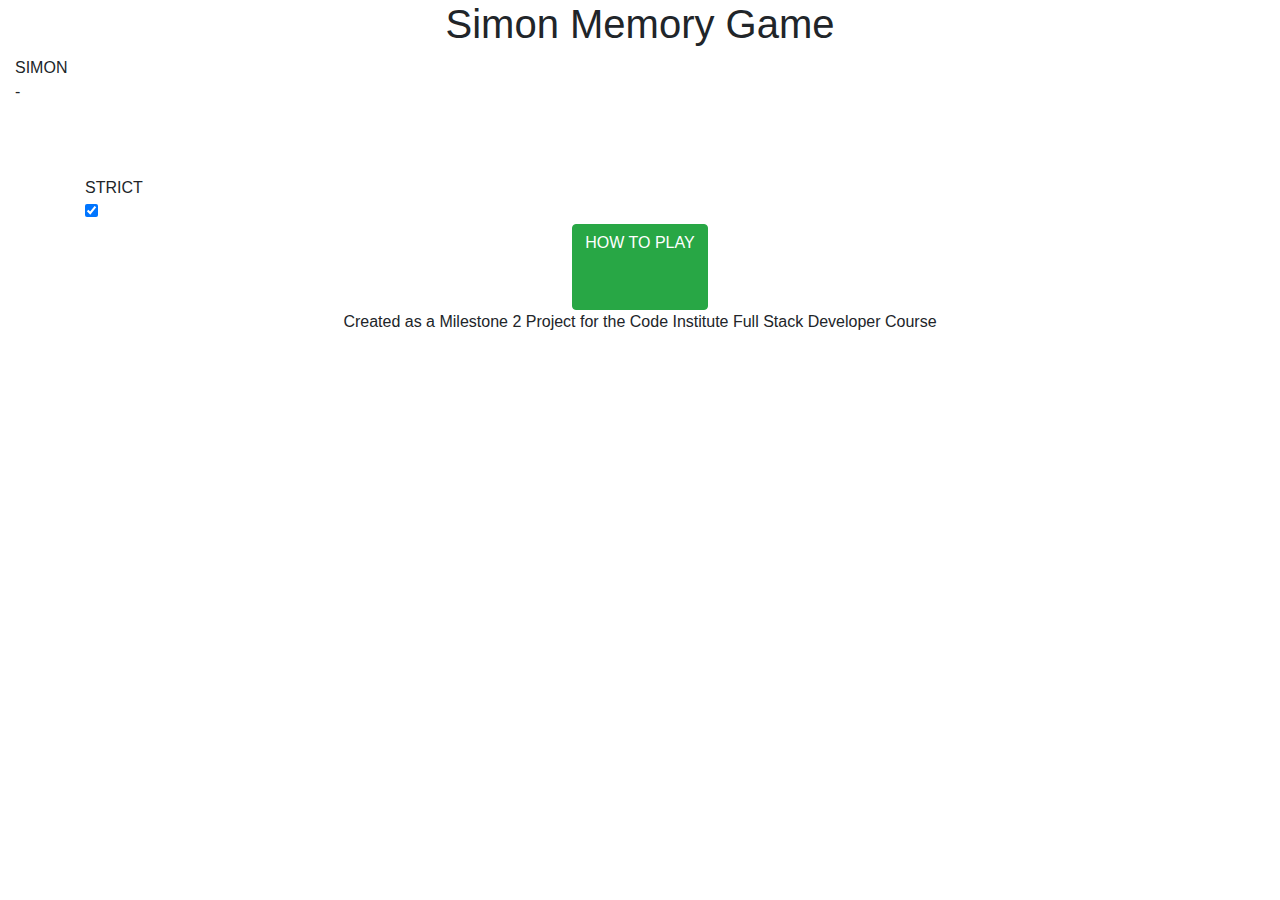
==== index.html @ af03a95b "First commit" ====
<!DOCTYPE html>
<html lang="en">

<head>
  <!--- Meta Data --->
  <meta charset="UTF-8">
  <meta name="viewport" content="width=device-width, initial-scale=1, shrink-to-fit=no">
  <meta http-equiv="X-UA-Compatible" content="ie=edge">
  <meta name="description" content="Simon Game">


  <!--- Title --->
  <title>Simon</title>

  <!--- Favicon --->
  <link class="favicon" rel="icon" href="assets/images/favicon.ico" type="image/ico">

  <!--- Links to Styling --->
  <link rel="stylesheet" href="https://stackpath.bootstrapcdn.com/bootstrap/4.3.1/css/bootstrap.min.css" rel="stylesheet" integrity="sha384-ggOyR0iXCbMQv3Xipma34MD+dH/1fQ784/j6cY/iJTQUOhcWr7x9JvoRxT2MZw1T" crossorigin="anonymous">
  <link rel="stylesheet" href="https://cdnjs.cloudflare.com/ajax/libs/font-awesome/5.11.2/css/all.min.css" integrity="sha256-+N4/V/SbAFiW1MPBCXnfnP9QSN3+Keu+NlB+0ev/YKQ=" crossorigin="anonymous" />
  <link href="https://stackpath.bootstrapcdn.com/font-awesome/4.7.0/css/font-awesome.min.css" rel="stylesheet" integrity="sha384-wvfXpqpZZVQGK6TAh5PVlGOfQNHSoD2xbE+QkPxCAFlNEevoEH3Sl0sibVcOQVnN" crossorigin="anonymous">
  <link rel="stylesheet" href="assets/css/style.css" type="text/css" />

</head>

<body>
  <header class="header">
    <h1 align="center">Simon Memory Game</h1>
  </header>


  <!--- Game Board --->
  <div class="container-fluid board-container">
    <div class="row no-gutters">
      <div class="simon-board col">
        <!--- Coloured Blocks --->
        <div class="blocks">
          <div id="1" class="block yellow-block disabled"></div>
          <div id="2" class="block blue-block disabled"></div>
          <div id="3" class="block red-block disabled"></div>
          <div id="4" class="block green-block disabled"></div>
        </div>
        <!--- Controls --->
        <div class="controls">
          <div class="game-label">SIMON</div>
          <div id="score-counter" class="num-display">-</div>
          <div id="start" class="start-btn"><i class="far fa-play-circle fa-3x"></i></div>
          <div class="container strict-container">
            <div class="control-label strict-label">
              <p class="m-0 p-0">STRICT</p>
              <div class="strict-switch">
                <input type="checkbox" id="strict" class="toggle" checked/>
              </div>
            </div>
          </div>
        </div>
      </div>
    </div>
  </div>

  <!--- Game Information Button --->
  <div class="button-container">
    <div class="row justify-content-center">
      <button id="info-button" type="button" class="btn btn-success" data-toggle="modal" data-target="#infoModal">HOW TO PLAY<br><i class="fas fa-info-circle fa-2x"></i></button>
    </div>
  </div>

  <!--- Footer --->
  <footer>
    <p align="center">Created as a Milestone 2 Project for the Code Institute Full Stack Developer Course</p>
  </footer>



  <!--- Game Information Modal --->
  <div class="modal fade" id="infoModal" tabindex="-1" role="dialog" aria-labelledby="gameInfoModal" aria-hidden="true">
    <div class="modal-dialog modal-dialog-scrollable" role="document">
      <div class="modal-content">
        <!-- Game Information Modal Header -->
        <div class="modal-header px-0 pl-4">
          <h4 class="modal-title" id="exampleModalScrollableTitle"><i class="fas fa-info-circle"></i> How to Play....<i class="fas fa-info-circle"></i></h4>
          <button type="button" class="close pl-0 mr-2" data-dismiss="modal" aria-label="Close">
          					<span aria-hidden="true">&times;</span>
        				</button>
        </div>
        <!--- Game Information Modal Body --->
        <div class="modal-body modal-body-info">
          <div class="buttons-box m-2 px-2 py-2">
            <a id="modal-scroll" href="#info-heading-modal"><i class="fas fa-arrow-down"></i></a>
            <h3><b>Simon Memory Game</b></h3>
            <p>Press the play button in the green circle and one of the four coloured blocks will light up. Press the block that lights up. If you press the correct block the counter in the centre of the board will register your successful turn. The number of blocks that light up will increase by one on each turn and the pattern will be random. Your objective is to reproduce the pattern made by the blocks lighting up. It's easy at first, but make sure to stay focused as the patterns get more
              complex!
            </p><br>
            <h3 id="info-heading-modal"><b>Buttons:</b></h3>
            <p><strong class="h5 font-weight-bold">Green Play Button </strong>To begin the game, press the green play button in the centre of the SIMON game board. You can also press this button to start a new game at any point</p>
            <p><b class="h5 font-weight-bold">Strict Slider </b>When strict mode is turned ON (BLUE), if you get your sequence wrong at any point the game will be over. If you want to practice, turn strict mode OFF using the slider (GREY) you can keep trying
              the pattern until you get it correct and then move on to the next pattern.</p>
            <h3><b>How to Win:</b></h3>
            <ul class="p-0 pl-3">
              <li>Turn on Strict mode using the slider in the centre of the Game Board</li>
              <li>Selecting Strict Mode resets the counter to 0</li>
              <li>Reach a score of 15 to win</li>
            </ul><br>
          </div>
        </div>
        <!-- Game Information Modal Footer -->
        <div class="modal-footer">
          <h4>G.L.H.F ! <i class="fas fa-smile"></i></h4>
          <button id="close-button" type="button" class="btn btn-success" data-dismiss="modal">Close</button>
        </div>
      </div>
    </div>
  </div>

  <!-- Lose Modal -->
  <div class="modal fade" id="loseModal" tabindex="-1" role="dialog" aria-labelledby="loseGameModal" aria-hidden="true">
    <div class="modal-dialog modal-dialog-scrollable" role="document">
      <div class="modal-content">
        <!-- Lose Modal Header -->
        <div class="modal-header px-0 pl-4">
          <h5 class="modal-title" id="exampleModalScrollableTitle-2"><i class="far fa-surprise"></i> Oops!! <i class="far fa-surprise"></i><br> Game Over Buddy !!</h5>
          <button type="button" class="close pl-0 mr-2" data-dismiss="modal" aria-label="Close">
          					<span aria-hidden="true">&times;</span>
        				</button>
        </div>
        <!-- Lose Modal Body -->
        <div class="modal-body">
          <div class="buttons-box m-2 px-2 py-2 text-center">
            <h4>You Scored A Grand Total of....</h4><br>
            <h2 id="lose-modal-display" class="text-center">--</h2>
            <p class="m-0 mt-5 text-center">Click on the green Start button below if you would like to begin a new game.<br> The grey Close button will close this window without beginning a new game.</p>
          </div>
        </div>
        <!-- Lose Modal Footer -->
        <div class="modal-footer justify-content-between">
          <button id="start-modal-button" type="button" class="btn btn-success" data-dismiss="modal">Start</button>
          <button id="close-button-2" type="button" class="btn btn-secondary" data-dismiss="modal">Close</button>
        </div>
      </div>
    </div>
  </div>

  <!-- Win Modal -->
  <div class="modal fade" id="winModal" tabindex="-1" role="dialog" aria-labelledby="winGameModal" aria-hidden="true">
    <div class="modal-dialog modal-dialog-scrollable" role="document">
      <div class="modal-content win-modal-content">
        <!-- Win Modal Header -->
        <div class="modal-header px-0 pl-4">
          <h5 class="modal-title text-uppercase" id="exampleModalScrollableTitle-3"><i class="far fa-laugh-squint"></i> YOU WIN!! <i class="far fa-laugh-squint"></i></h5>
          <button type="button" class="close pl-0 mr-2" data-dismiss="modal" aria-label="Close">
          					<span aria-hidden="true">&times;</span>
        				</button>
        </div>
        <!-- Win Modal Body -->
        <div class="modal-body">
          <div class="buttons-box m-2 px-2 py-2 text-center">
            <h4 class="text-uppercase">You scored the maximum score of:</h4><br>
            <h2 id="win-modal-display" class="text-center">--</h2>
            <h5 class="m-0 mt-5 text-center font-weight-bold text-uppercase">CONGRATULATIONS!</h5>
            <p class="m-0 mt-3 text-center">Click the green start button to play again !</p>
          </div>
        </div>
        <!-- Win Modal Footer -->
        <div class="modal-footer justify-content-between">
          <button id="start-modal-win-button" type="button" class="btn btn-success" data-dismiss="modal">Start</button>
          <button id="close-button-3" type="button" class="btn btn-secondary" data-dismiss="modal">Close</button>
        </div>
      </div>
    </div>
  </div>

  <!--- Audio --->
  <audio id="sound-yellow" src="https://s3.amazonaws.com/freecodecamp/simonSound3.mp3"></audio>
  <audio id="sound-blue" src="https://s3.amazonaws.com/freecodecamp/simonSound4.mp3"></audio>
  <audio id="sound-red" src="https://s3.amazonaws.com/freecodecamp/simonSound2.mp3"></audio>
  <audio id="sound-green" src="https://s3.amazonaws.com/freecodecamp/simonSound1.mp3"></audio>
  <audio id="sound-lost" src="assets/sounds/game-over.wav"></audio>
  <audio id="sound-win" src="assets/sounds/game-win.wav"></audio>

  <!--- Scripts --->

  <script src="https://code.jquery.com/jquery-3.4.1.slim.min.js" integrity="sha256-pasqAKBDmFT4eHoN2ndd6lN370kFiGUFyTiUHWhU7k8=" crossorigin="anonymous"></script>
  <script src="https://code.jquery.com/jquery-3.4.1.min.js" integrity="sha256-CSXorXvZcTkaix6Yvo6HppcZGetbYMGWSFlBw8HfCJo=" crossorigin="anonymous"></script>
  <script src="https://cdnjs.cloudflare.com/ajax/libs/popper.js/1.15.0/umd/popper.min.js" integrity="sha256-fTuUgtT7O2rqoImwjrhDgbXTKUwyxxujIMRIK7TbuNU=" crossorigin="anonymous"></script>
  <script src="https://stackpath.bootstrapcdn.com/bootstrap/4.3.1/js/bootstrap.min.js" integrity="sha384-JjSmVgyd0p3pXB1rRibZUAYoIIy6OrQ6VrjIEaFf/nJGzIxFDsf4x0xIM+B07jRM" crossorigin="anonymous"></script>
  <script src="assets/js/index.js"></script>
  </div>

</body>

</html>
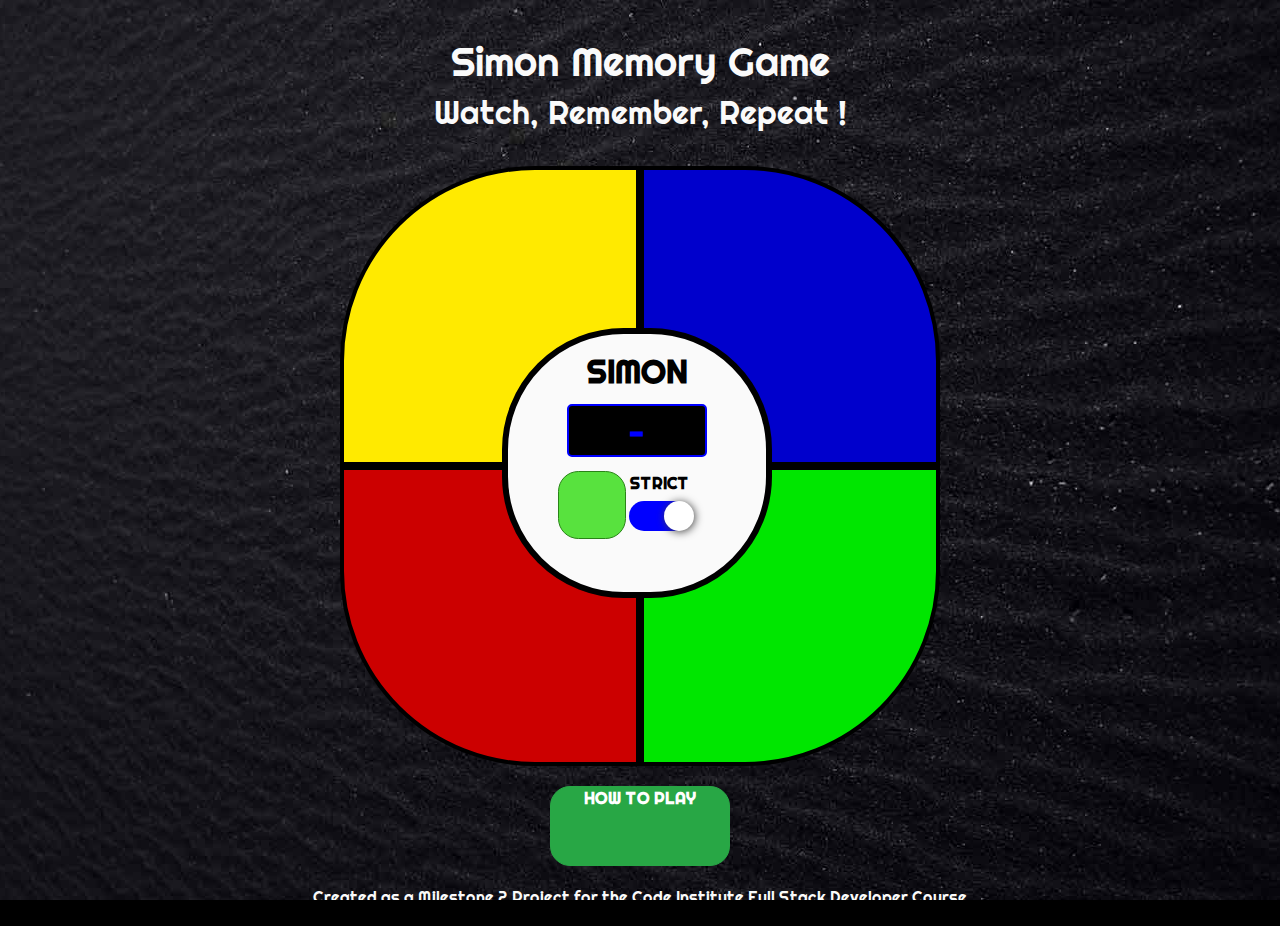
==== commit f951c729: "Update readme with links to technologies used" ====
--- a/index.html
+++ b/index.html
@@ -26,6 +26,7 @@
 <body>
   <header class="header">
     <h1 align="center">Simon Memory Game</h1>
+    <h2 align="center">Watch, Remember, Repeat !</h2>
   </header>
 
 
@@ -86,7 +87,6 @@
         <!--- Game Information Modal Body --->
         <div class="modal-body modal-body-info">
           <div class="buttons-box m-2 px-2 py-2">
-            <a id="modal-scroll" href="#info-heading-modal"><i class="fas fa-arrow-down"></i></a>
             <h3><b>Simon Memory Game</b></h3>
             <p>Press the play button in the green circle and one of the four coloured blocks will light up. Press the block that lights up. If you press the correct block the counter in the centre of the board will register your successful turn. The number of blocks that light up will increase by one on each turn and the pattern will be random. Your objective is to reproduce the pattern made by the blocks lighting up. It's easy at first, but make sure to stay focused as the patterns get more
               complex!
--- a/assets/css/style.css
+++ b/assets/css/style.css
@@ -0,0 +1,451 @@
+@import url('https://fonts.googleapis.com/css?family=Righteous&display=swap');
+@import url('https://fonts.googleapis.com/css?family=Roboto:400,400i&display=swap');
+
+html,
+body {
+    width: 100%;
+    height: 100%;
+    margin: 0;
+    padding: 0;
+    overflow-x: hidden;
+}
+
+body {
+    background: url(../images/background.jpg) no-repeat center center;
+    background-size: cover;
+    background-color: #000000;
+    font-family: 'Righteous', sans-serif;
+    color: #fafafa;
+}
+
+.header {
+    padding-top: 3%;
+    padding-bottom: 2%;
+}
+
+.row {
+    text-align: center;
+    width: 100%;
+    height: 100%;
+    padding: 0;
+    margin: 0;
+}
+
+
+.disabled {
+    pointer-events: none;
+}
+
+
+.board-container {
+    display: -webkit-box;
+    display: -ms-flexbox;
+    display: flex;
+    padding: 0;
+    margin: auto;
+    width: 100%;
+    height: 100vw;
+    max-width: 600px;
+    max-height: 600px;
+    border-radius: 65%;
+    background-color: #fafafa;
+    margin-bottom: 20px;
+}
+
+.button-container {
+    margin-bottom: 20px;
+}
+
+.strict-container {
+    position: absolute;
+    margin-top: 150px;
+    margin-left: 45px;
+    padding: 0px;
+    width: 30%;
+    line-height: 0;
+    font-weight: bold;
+    color: #000000;
+}
+
+
+/*------------- Colours */
+
+.block {
+    position: relative;
+    float: left;
+    width: 50%;
+    height: 50vw;
+    border: solid 4px #000000;
+    max-width: 300px;
+    max-height: 300px;
+    cursor: pointer;
+}
+
+.yellow-block {
+    background-color: #ffea00;
+    border-top-left-radius: 65%;
+   
+}
+
+.blue-block {
+    background-color: #0000cc;
+    border-top-right-radius: 65%;
+   
+}
+
+.red-block {
+    background-color: #cc0000;
+    border-bottom-left-radius: 65%;
+    
+}
+
+.green-block {
+    background-color: #00e600;
+    border-bottom-right-radius: 65%;
+   
+}
+
+.bright-yellow {
+    background-color: #fff099;
+    
+}
+
+.bright-blue {
+    background-color: #6262ff;
+    
+}
+
+.bright-red {
+    background-color: tomato;
+ 
+}
+
+.bright-green {
+    background-color: lightgreen;
+  
+}
+
+
+/*-------------Board Label, Counter, Play Button, Strict Slider */
+
+.controls {
+    display: -webkit-box;
+    display: -ms-flexbox;
+    display: flex;
+    -webkit-box-pack: center;
+    -ms-flex-pack: center;
+    justify-content: center;
+    position: absolute;
+    background-color: #fafafa;
+    top: 27%;
+    left: 27%;
+    width: 46vw;
+    height: 46vw;
+    max-width: 270px;
+    max-height: 270px;
+    border: solid 6px #000;
+    border-radius: 45%;
+    line-height: 55px;
+    
+}
+
+.game-label {
+    position: absolute;
+    font-size: 2em;
+    font-weight: bold;
+    margin-top: 10px;
+    color: #000;
+}
+
+#score-counter {
+    position: absolute;
+    top: 70px;
+    color: blue;
+    font-weight: bold;
+    background-color: #000;
+    width: 20vw;
+    height: 10vw;
+    max-width: 140px;
+    max-height: 53px;
+    margin: 0 auto;
+    border: solid 2px blue;
+    border-radius: 5px;
+    font-size: 1.8em;
+}
+
+.start-btn {
+    float: left;
+    margin-right: 90px;
+    margin-top: 137px;
+    padding: 9px;
+    cursor: pointer;
+    line-height: 3em;
+    background-color: #58e23e;
+    height: 68px;
+    width: 68px;
+    border-radius: 30%;
+    border: solid 1px #298417;
+    transition: 0.3s;
+}
+
+.start-btn:hover {
+    background-color: #00ff00;
+    opacity: 0.5;
+}
+
+.start-btn:active {
+    -webkit-box-shadow: inset 0 0 10px rgba(0, 0, 0, 0.6);
+    -o-box-shadow: inset 0 0 10px rgba(0, 0, 0, 0.6);
+    box-shadow: inset 0 0 10px rgba(0, 0, 0, 0.6);
+    padding-top: 10px;
+    -webkit-transition: -webkit-transform .2s;
+    transition: -webkit-transform .2s;
+   
+}
+
+.strict-switch {
+    margin-top: 17px;
+}
+
+input[type="checkbox"] {
+    position: relative;
+    width: 60px;
+    height: 30px;
+    -webkit-appearance: none;
+    -moz-appearance: none;
+    -o-appearance: none;
+    appearance: none;
+    background: #d3d3d3;
+    cursor: pointer;
+    border: none;
+    outline: none;
+    border-radius: 25vw;
+   
+}
+
+input:checked[type="checkbox"] {
+    background-color: blue;
+}
+
+input[type="checkbox"]:before {
+    content: "";
+    position: absolute;
+    height: 30px;
+    width: 30px;
+    border-radius: 50%;
+    background-color: #fff;
+    -webkit-box-shadow: 1px 1px 8px #444;
+    -o-box-shadow: 1px 1px 8px #444;
+    box-shadow: 1px 1px 8px #444;
+}
+
+input:checked[type="checkbox"]:before {
+    left: 35px;
+}
+
+
+
+/* Modal Buttons */
+
+#info-button {
+    width: 25vw;
+    height: 15vw;
+    max-width: 180px;
+    max-height: 80px;
+    border-radius: 20px;
+    padding-top: 0;
+    margin: 20;
+    font-weight: bold;
+    
+}
+
+#close-button,
+#close-button-2,
+#close-button-3,
+#start-modal-button,
+#start-modal-win-button {
+    border: none;
+    width: 4.8em;
+    height: 2.4em;
+}
+
+#info-button:active,
+#close-button:active,
+#close-button-2:active,
+#close-button-3:active,
+#start-modal-button:active,
+#start-modal-win-button:active {
+    border: none;
+    -webkit-box-shadow: none;
+    box-shadow: none;
+    -webkit-transform: scale(0.96);
+    -ms-transform: scale(0.96);
+    transform: scale(0.96);
+    -webkit-transition: -webkit-transform .2s;
+    transition: -webkit-transform .2s;
+    -o-transition: transform .2s;
+}
+
+.modal-header, .modal-footer {
+    background-color: blue;
+    font-weight: bold;
+}
+
+.modal-content {
+    background: url(../images/background.jpg) no-repeat center center;
+    background-size: cover;
+    background-color: #010e18;
+    color: #fff;
+    font-family: 'Righteous', sans-serif;
+    top: 3vh;
+    width: 90%;
+    margin: auto;
+    border-radius: 7%;
+}
+
+.win-modal-content {
+    background: url(../images/winner.jpg) no-repeat center center;
+    background-size: cover;
+    background-color: #0c1d5a;
+    color: #fff;
+    font-family: 'Roboto', sans-serif;
+    top: 3vh;
+    width: 90%;
+    margin: auto;
+}
+
+.modal-title {
+    text-align: center;
+    width: 100%;
+    font-size: 2em;
+}
+
+.modal-body-info {
+    font-family: 'Righteous', sans-serif;
+    height: 50vh;
+}
+
+
+
+/*---------------------------------- MEDIA QUERIES */
+
+@media screen and (max-width:600px) {
+    .game-label {
+        font-size: 4.2vw;
+        line-height: 9.5vw;
+    }
+    #score-counter {
+        top: 11.5vw;
+        width: 20vw;
+        height: 9vw;
+        font-size: 3.7vw;
+        line-height: 9.5vw;
+        border-radius: 2.3vw;
+    }
+    .start-btn {
+        font-size: 2.6vw;
+        font-weight: bold;
+        height: 11.3vw;
+        width: 11.3vw;
+        margin-right: 16.2vw;
+        margin-top: 22.8vw;
+        padding: 1.6vw 1.4vw;
+    }
+    .start-btn:active {
+        font-size: 2.5vw;
+        padding-top: 1.8vw;
+    }
+    .strict-container {
+        font-size: 5vw;
+        margin-top: 24.7vw;
+        margin-left: 8.3vw;
+    }
+    .strict-switch {
+        margin-top: 2.7vw;
+    }
+    input[type="checkbox"] {
+        height: 6.1vw;
+        width: 11.3vw;
+        border-radius: 25vw;
+        
+    }
+    input[type="checkbox"]:before {
+        height: 6.1vw;
+        width: 6.1vw;
+    }
+
+    input:checked[type="checkbox"]:before {
+        left: 6.1vw;
+    }
+    #info-button {
+        font-size: 2.7vw;
+        border-radius: 3vw;
+    }
+    .yellow-block {
+        border-top-left-radius: 35;
+    }
+
+    .blue-block {
+        border-top-right-radius: 35;
+    }
+
+    .red-block {
+        border-bottom-left-radius: 35;
+    }
+
+    .green-block {
+        border-bottom-right-radius: 35;
+    }
+}
+
+@media screen and (max-width:400px) {
+    .modal-header h5 {
+        font-size: 7.7vw;
+    }
+}
+
+@media screen and (max-width:350px) {
+    .heading-container h1 {
+        font-size: 1.8em;
+    }
+    #info-button {
+        font-size: 2.5vw;
+    }
+    .yellow-block {
+        border-top-left-radius: 33vw;
+    }
+    .blue-block {
+        border-top-right-radius: 33vw;
+    }
+    .red-block {
+        border-bottom-left-radius: 33vw;
+    }
+    .green-block {
+        border-bottom-right-radius: 33vw;
+    }
+}
+
+@media screen and (max-height:830px) {
+    .footer-container {
+        position: static;
+    }
+}
+
+
+@-webkit-keyframes scrollDown {
+    from {
+        margin-top: 0;
+    }
+    to {
+        margin-top: 8px;
+    }
+}
+
+@keyframes scrollDown {
+    from {
+        margin-top: 0;
+    }
+    to {
+        margin-top: 8px;
+    }
+}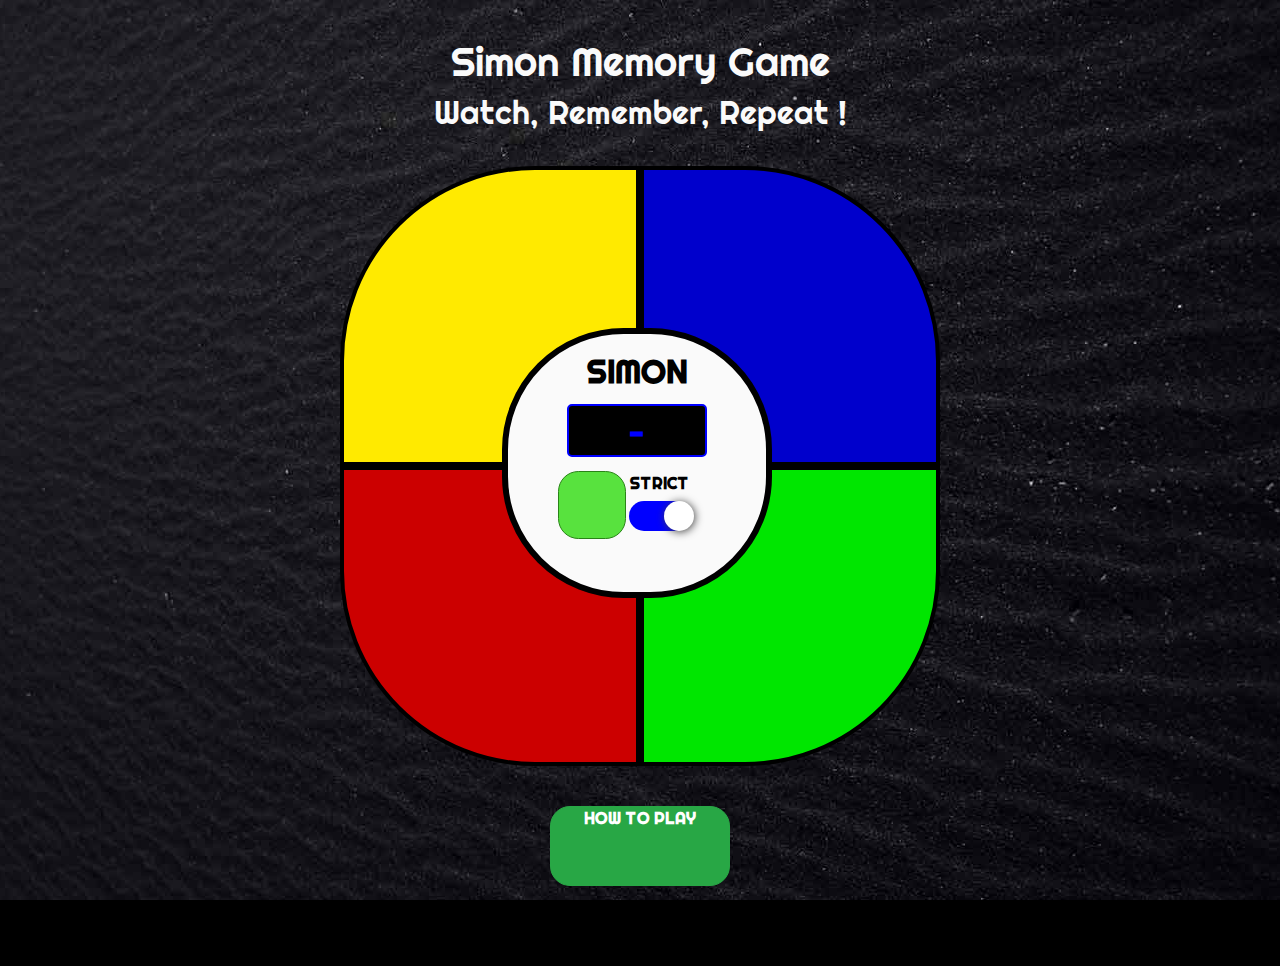
==== commit 7a5a87b5: "Amend aria labels in HTML" ====
--- a/index.html
+++ b/index.html
@@ -2,21 +2,21 @@
 <html lang="en">
 
 <head>
-  <!--- Meta Data --->
+  <!--- Meta Data -->
   <meta charset="UTF-8">
   <meta name="viewport" content="width=device-width, initial-scale=1, shrink-to-fit=no">
   <meta http-equiv="X-UA-Compatible" content="ie=edge">
   <meta name="description" content="Simon Game">
 
 
-  <!--- Title --->
+  <!--- Title -->
   <title>Simon</title>
 
-  <!--- Favicon --->
+  <!--- Favicon -->
   <link class="favicon" rel="icon" href="assets/images/favicon.ico" type="image/ico">
 
-  <!--- Links to Styling --->
-  <link rel="stylesheet" href="https://stackpath.bootstrapcdn.com/bootstrap/4.3.1/css/bootstrap.min.css" rel="stylesheet" integrity="sha384-ggOyR0iXCbMQv3Xipma34MD+dH/1fQ784/j6cY/iJTQUOhcWr7x9JvoRxT2MZw1T" crossorigin="anonymous">
+  <!--- Links to Styling -->
+  <link rel="stylesheet" href="https://stackpath.bootstrapcdn.com/bootstrap/4.3.1/css/bootstrap.min.css" integrity="sha384-ggOyR0iXCbMQv3Xipma34MD+dH/1fQ784/j6cY/iJTQUOhcWr7x9JvoRxT2MZw1T" crossorigin="anonymous">
   <link rel="stylesheet" href="https://cdnjs.cloudflare.com/ajax/libs/font-awesome/5.11.2/css/all.min.css" integrity="sha256-+N4/V/SbAFiW1MPBCXnfnP9QSN3+Keu+NlB+0ev/YKQ=" crossorigin="anonymous" />
   <link href="https://stackpath.bootstrapcdn.com/font-awesome/4.7.0/css/font-awesome.min.css" rel="stylesheet" integrity="sha384-wvfXpqpZZVQGK6TAh5PVlGOfQNHSoD2xbE+QkPxCAFlNEevoEH3Sl0sibVcOQVnN" crossorigin="anonymous">
   <link rel="stylesheet" href="assets/css/style.css" type="text/css" />
@@ -30,18 +30,18 @@
   </header>
 
 
-  <!--- Game Board --->
+  <!--- Game Board -->
   <div class="container-fluid board-container">
     <div class="row no-gutters">
       <div class="simon-board col">
-        <!--- Coloured Blocks --->
+        <!--- Coloured Blocks -->
         <div class="blocks">
           <div id="1" class="block yellow-block disabled"></div>
           <div id="2" class="block blue-block disabled"></div>
           <div id="3" class="block red-block disabled"></div>
           <div id="4" class="block green-block disabled"></div>
         </div>
-        <!--- Controls --->
+        <!--- Controls -->
         <div class="controls">
           <div class="game-label">SIMON</div>
           <div id="score-counter" class="num-display">-</div>
@@ -59,48 +59,51 @@
     </div>
   </div>
 
-  <!--- Game Information Button --->
+  <!--- Game Information Button -->
   <div class="button-container">
     <div class="row justify-content-center">
       <button id="info-button" type="button" class="btn btn-success" data-toggle="modal" data-target="#infoModal">HOW TO PLAY<br><i class="fas fa-info-circle fa-2x"></i></button>
     </div>
   </div>
 
-  <!--- Footer --->
+  <!--- Footer -->
   <footer>
     <p align="center">Created as a Milestone 2 Project for the Code Institute Full Stack Developer Course</p>
   </footer>
 
 
 
-  <!--- Game Information Modal --->
-  <div class="modal fade" id="infoModal" tabindex="-1" role="dialog" aria-labelledby="gameInfoModal" aria-hidden="true">
+  <!--- Game Information Modal -->
+  <div class="modal fade" id="infoModal" tabindex="-1" role="dialog" aria-labelledby="infoModal" aria-hidden="true">
     <div class="modal-dialog modal-dialog-scrollable" role="document">
       <div class="modal-content">
         <!-- Game Information Modal Header -->
         <div class="modal-header px-0 pl-4">
-          <h4 class="modal-title" id="exampleModalScrollableTitle"><i class="fas fa-info-circle"></i> How to Play....<i class="fas fa-info-circle"></i></h4>
+          <h4 class="modal-title"><i class="fas fa-info-circle"></i> How to Play....<i class="fas fa-info-circle"></i></h4>
           <button type="button" class="close pl-0 mr-2" data-dismiss="modal" aria-label="Close">
           					<span aria-hidden="true">&times;</span>
         				</button>
         </div>
-        <!--- Game Information Modal Body --->
+        <!--- Game Information Modal Body -->
         <div class="modal-body modal-body-info">
           <div class="buttons-box m-2 px-2 py-2">
             <h3><b>Simon Memory Game</b></h3>
-            <p>Press the play button in the green circle and one of the four coloured blocks will light up. Press the block that lights up. If you press the correct block the counter in the centre of the board will register your successful turn. The number of blocks that light up will increase by one on each turn and the pattern will be random. Your objective is to reproduce the pattern made by the blocks lighting up. It's easy at first, but make sure to stay focused as the patterns get more
-              complex!
-            </p><br>
-            <h3 id="info-heading-modal"><b>Buttons:</b></h3>
-            <p><strong class="h5 font-weight-bold">Green Play Button </strong>To begin the game, press the green play button in the centre of the SIMON game board. You can also press this button to start a new game at any point</p>
-            <p><b class="h5 font-weight-bold">Strict Slider </b>When strict mode is turned ON (BLUE), if you get your sequence wrong at any point the game will be over. If you want to practice, turn strict mode OFF using the slider (GREY) you can keep trying
-              the pattern until you get it correct and then move on to the next pattern.</p>
-            <h3><b>How to Win:</b></h3>
             <ul class="p-0 pl-3">
-              <li>Turn on Strict mode using the slider in the centre of the Game Board</li>
-              <li>Selecting Strict Mode resets the counter to 0</li>
-              <li>Reach a score of 15 to win</li>
-            </ul><br>
+              <li>Press the play button in the green circle and one of the four coloured blocks will light up.</li>
+              <li>Press the block that lights up. If you press the correct block the counter in the centre of the board will register your successful turn.</li>
+              <li>The number of blocks that light up will increase by one on each turn and the pattern will be random.</li>
+              <li>Reproduce the pattern made by the blocks lighting up. It's easy at first, but make sure to stay focused as the patterns get more complex!
+              </li></ul>
+              <h3 id="info-heading-modal"><b>Buttons:</b></h3>
+              <p><strong class="h5 font-weight-bold">Green Play Button </strong>To begin the game, press the green play button in the centre of the SIMON game board. You can also press this button to start a new game at any point</p>
+              <p><b class="h5 font-weight-bold">Strict Slider </b>When strict mode is turned ON (BLUE), if you get your sequence wrong at any point the game will be over. If you want to practice, turn strict mode OFF using the slider (GREY) you can keep
+                trying the pattern until you get it correct and then move on to the next pattern.</p>
+              <h3><b>How to Win:</b></h3>
+              <ul class="p-0 pl-3">
+                <li>Turn on Strict mode using the slider in the centre of the Game Board</li>
+                <li>Selecting Strict Mode resets the counter to 0</li>
+                <li>Reach a score of 15 to win</li>
+              </ul><br>
           </div>
         </div>
         <!-- Game Information Modal Footer -->
@@ -112,18 +115,18 @@
     </div>
   </div>
 
-  <!-- Lose Modal -->
-  <div class="modal fade" id="loseModal" tabindex="-1" role="dialog" aria-labelledby="loseGameModal" aria-hidden="true">
+  <!--- Lose Modal -->
+  <div class="modal fade" id="loseModal" tabindex="-1" role="dialog" aria-labelledby="loseModal" aria-hidden="true">
     <div class="modal-dialog modal-dialog-scrollable" role="document">
       <div class="modal-content">
         <!-- Lose Modal Header -->
         <div class="modal-header px-0 pl-4">
-          <h5 class="modal-title" id="exampleModalScrollableTitle-2"><i class="far fa-surprise"></i> Oops!! <i class="far fa-surprise"></i><br> Game Over Buddy !!</h5>
+          <h5 class="modal-title"><i class="far fa-surprise"></i> Oops!! <i class="far fa-surprise"></i><br> Game Over Buddy !!</h5>
           <button type="button" class="close pl-0 mr-2" data-dismiss="modal" aria-label="Close">
           					<span aria-hidden="true">&times;</span>
         				</button>
         </div>
-        <!-- Lose Modal Body -->
+        <!--- Lose Modal Body -->
         <div class="modal-body">
           <div class="buttons-box m-2 px-2 py-2 text-center">
             <h4>You Scored A Grand Total of....</h4><br>
@@ -131,7 +134,7 @@
             <p class="m-0 mt-5 text-center">Click on the green Start button below if you would like to begin a new game.<br> The grey Close button will close this window without beginning a new game.</p>
           </div>
         </div>
-        <!-- Lose Modal Footer -->
+        <!--- Lose Modal Footer -->
         <div class="modal-footer justify-content-between">
           <button id="start-modal-button" type="button" class="btn btn-success" data-dismiss="modal">Start</button>
           <button id="close-button-2" type="button" class="btn btn-secondary" data-dismiss="modal">Close</button>
@@ -140,18 +143,18 @@
     </div>
   </div>
 
-  <!-- Win Modal -->
-  <div class="modal fade" id="winModal" tabindex="-1" role="dialog" aria-labelledby="winGameModal" aria-hidden="true">
+  <!--- Win Modal -->
+  <div class="modal fade" id="winModal" tabindex="-1" role="dialog" aria-labelledby="winModal" aria-hidden="true">
     <div class="modal-dialog modal-dialog-scrollable" role="document">
       <div class="modal-content win-modal-content">
-        <!-- Win Modal Header -->
+        <!--- Win Modal Header -->
         <div class="modal-header px-0 pl-4">
-          <h5 class="modal-title text-uppercase" id="exampleModalScrollableTitle-3"><i class="far fa-laugh-squint"></i> YOU WIN!! <i class="far fa-laugh-squint"></i></h5>
+          <h5 class="modal-title text-uppercase"><i class="far fa-laugh-squint"></i> YOU WIN!! <i class="far fa-laugh-squint"></i></h5>
           <button type="button" class="close pl-0 mr-2" data-dismiss="modal" aria-label="Close">
           					<span aria-hidden="true">&times;</span>
         				</button>
         </div>
-        <!-- Win Modal Body -->
+        <!--- Win Modal Body -->
         <div class="modal-body">
           <div class="buttons-box m-2 px-2 py-2 text-center">
             <h4 class="text-uppercase">You scored the maximum score of:</h4><br>
@@ -160,7 +163,7 @@
             <p class="m-0 mt-3 text-center">Click the green start button to play again !</p>
           </div>
         </div>
-        <!-- Win Modal Footer -->
+        <!--- Win Modal Footer -->
         <div class="modal-footer justify-content-between">
           <button id="start-modal-win-button" type="button" class="btn btn-success" data-dismiss="modal">Start</button>
           <button id="close-button-3" type="button" class="btn btn-secondary" data-dismiss="modal">Close</button>
@@ -169,22 +172,22 @@
     </div>
   </div>
 
-  <!--- Audio --->
+  <!--- Audio -->
   <audio id="sound-yellow" src="https://s3.amazonaws.com/freecodecamp/simonSound3.mp3"></audio>
   <audio id="sound-blue" src="https://s3.amazonaws.com/freecodecamp/simonSound4.mp3"></audio>
   <audio id="sound-red" src="https://s3.amazonaws.com/freecodecamp/simonSound2.mp3"></audio>
   <audio id="sound-green" src="https://s3.amazonaws.com/freecodecamp/simonSound1.mp3"></audio>
   <audio id="sound-lost" src="assets/sounds/game-over.wav"></audio>
-  <audio id="sound-win" src="assets/sounds/game-win.wav"></audio>
+  <audio id="sound-win" src="assets/sounds/game-win.mp3"></audio>
 
-  <!--- Scripts --->
+  <!--- Scripts -->
 
   <script src="https://code.jquery.com/jquery-3.4.1.slim.min.js" integrity="sha256-pasqAKBDmFT4eHoN2ndd6lN370kFiGUFyTiUHWhU7k8=" crossorigin="anonymous"></script>
   <script src="https://code.jquery.com/jquery-3.4.1.min.js" integrity="sha256-CSXorXvZcTkaix6Yvo6HppcZGetbYMGWSFlBw8HfCJo=" crossorigin="anonymous"></script>
   <script src="https://cdnjs.cloudflare.com/ajax/libs/popper.js/1.15.0/umd/popper.min.js" integrity="sha256-fTuUgtT7O2rqoImwjrhDgbXTKUwyxxujIMRIK7TbuNU=" crossorigin="anonymous"></script>
   <script src="https://stackpath.bootstrapcdn.com/bootstrap/4.3.1/js/bootstrap.min.js" integrity="sha384-JjSmVgyd0p3pXB1rRibZUAYoIIy6OrQ6VrjIEaFf/nJGzIxFDsf4x0xIM+B07jRM" crossorigin="anonymous"></script>
   <script src="assets/js/index.js"></script>
-  </div>
+
 
 </body>
 
--- a/assets/css/style.css
+++ b/assets/css/style.css
@@ -1,5 +1,4 @@
 @import url('https://fonts.googleapis.com/css?family=Righteous&display=swap');
-@import url('https://fonts.googleapis.com/css?family=Roboto:400,400i&display=swap');
 
 html,
 body {
@@ -38,8 +37,7 @@
 
 
 .board-container {
-    display: -webkit-box;
-    display: -ms-flexbox;
+    
     display: flex;
     padding: 0;
     margin: auto;
@@ -254,7 +252,7 @@
     max-height: 80px;
     border-radius: 20px;
     padding-top: 0;
-    margin: 20;
+    margin: 20px;
     font-weight: bold;
     
 }
@@ -307,8 +305,8 @@
     background: url(../images/winner.jpg) no-repeat center center;
     background-size: cover;
     background-color: #0c1d5a;
-    color: #fff;
-    font-family: 'Roboto', sans-serif;
+    color: yellow;
+    font-family: 'Righteous', sans-serif;
     top: 3vh;
     width: 90%;
     margin: auto;
@@ -356,7 +354,7 @@
         padding-top: 1.8vw;
     }
     .strict-container {
-        font-size: 5vw;
+        font-size: 2vw;
         margin-top: 24.7vw;
         margin-left: 8.3vw;
     }
@@ -382,19 +380,19 @@
         border-radius: 3vw;
     }
     .yellow-block {
-        border-top-left-radius: 35;
+        border-top-left-radius: 35vw;
     }
 
     .blue-block {
-        border-top-right-radius: 35;
+        border-top-right-radius: 35vw;
     }
 
     .red-block {
-        border-bottom-left-radius: 35;
+        border-bottom-left-radius: 35vw;
     }
 
     .green-block {
-        border-bottom-right-radius: 35;
+        border-bottom-right-radius: 35vw;
     }
 }
 
@@ -432,20 +430,3 @@
 }
 
 
-@-webkit-keyframes scrollDown {
-    from {
-        margin-top: 0;
-    }
-    to {
-        margin-top: 8px;
-    }
-}
-
-@keyframes scrollDown {
-    from {
-        margin-top: 0;
-    }
-    to {
-        margin-top: 8px;
-    }
-}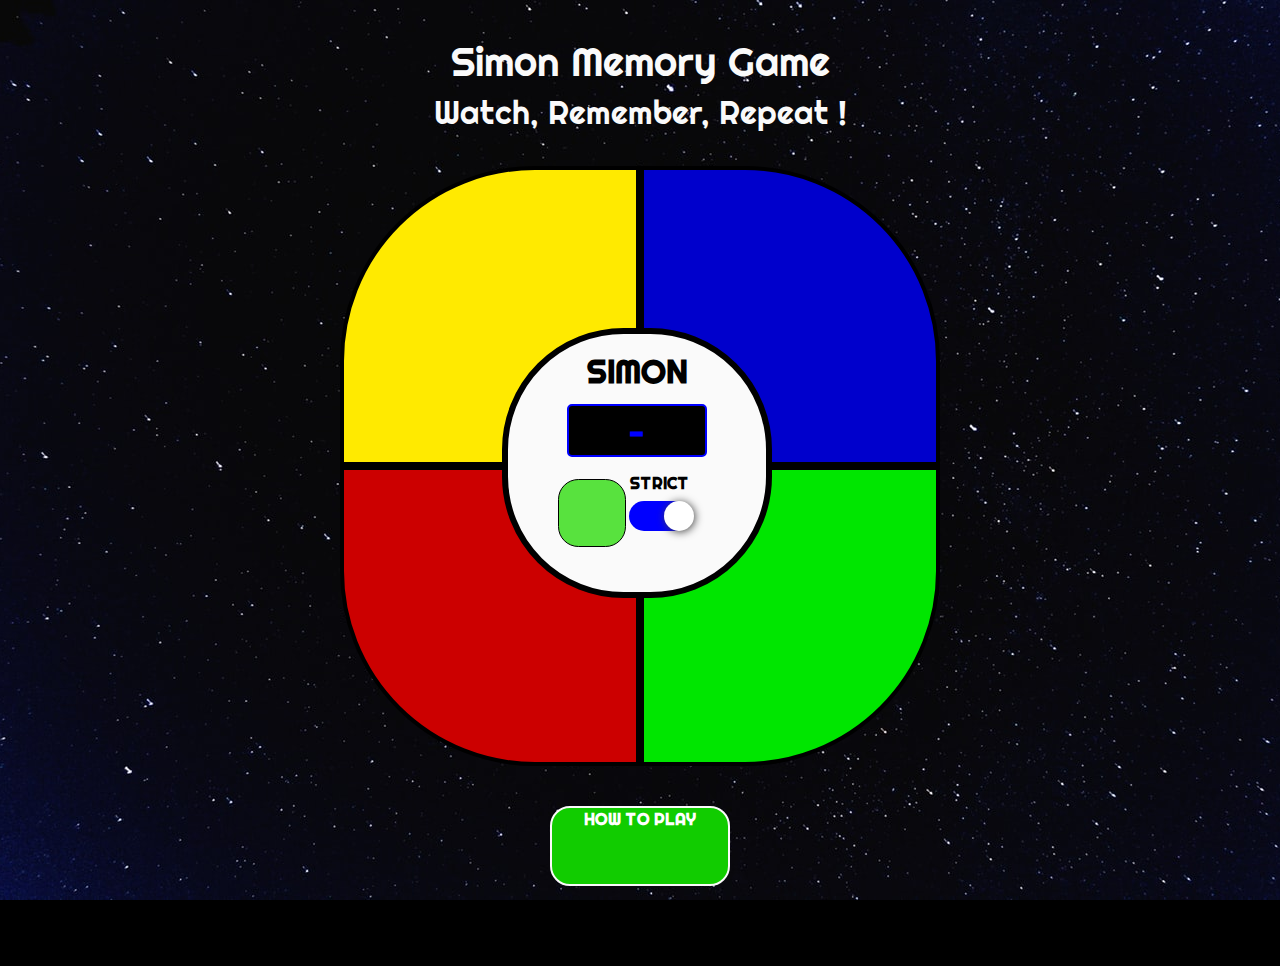
==== commit 5836fa79: "No pointer events in gameoff mode" ====
--- a/index.html
+++ b/index.html
@@ -25,8 +25,8 @@
 
 <body>
   <header class="header">
-    <h1 align="center">Simon Memory Game</h1>
-    <h2 align="center">Watch, Remember, Repeat !</h2>
+    <h1>Simon Memory Game</h1>
+    <h2>Watch, Remember, Repeat !</h2>
   </header>
 
 
@@ -36,10 +36,10 @@
       <div class="simon-board col">
         <!--- Coloured Blocks -->
         <div class="blocks">
-          <div id="1" class="block yellow-block disabled"></div>
-          <div id="2" class="block blue-block disabled"></div>
-          <div id="3" class="block red-block disabled"></div>
-          <div id="4" class="block green-block disabled"></div>
+          <div id="1" class="block yellow-block gameoff"></div>
+          <div id="2" class="block blue-block gameoff"></div>
+          <div id="3" class="block red-block gameoff"></div>
+          <div id="4" class="block green-block gameoff"></div>
         </div>
         <!--- Controls -->
         <div class="controls">
@@ -67,8 +67,8 @@
   </div>
 
   <!--- Footer -->
-  <footer>
-    <p align="center">Created as a Milestone 2 Project for the Code Institute Full Stack Developer Course</p>
+  <footer class="footer">
+    <p>Created as a Milestone 2 Project for the Code Institute Full Stack Developer Course</p>
   </footer>
 
 
@@ -157,7 +157,7 @@
         <!--- Win Modal Body -->
         <div class="modal-body">
           <div class="buttons-box m-2 px-2 py-2 text-center">
-            <h4 class="text-uppercase">You scored the maximum score of:</h4><br>
+            <h4 class="text-uppercase">You got the maximum score of:</h4><br>
             <h2 id="win-modal-display" class="text-center">--</h2>
             <h5 class="m-0 mt-5 text-center font-weight-bold text-uppercase">CONGRATULATIONS!</h5>
             <p class="m-0 mt-3 text-center">Click the green start button to play again !</p>
--- a/assets/css/style.css
+++ b/assets/css/style.css
@@ -20,6 +20,7 @@
 .header {
     padding-top: 3%;
     padding-bottom: 2%;
+    text-align: center;
 }
 
 .row {
@@ -31,7 +32,7 @@
 }
 
 
-.disabled {
+.gameoff {
     pointer-events: none;
 }
 
@@ -104,23 +105,24 @@
 }
 
 .bright-yellow {
+    background-image: none;
     background-color: #fff099;
     
 }
 
 .bright-blue {
+    background-image: none;
     background-color: #6262ff;
-    
 }
 
 .bright-red {
+    background-image: none;
     background-color: tomato;
- 
 }
 
 .bright-green {
+    background-image: none;
     background-color: lightgreen;
-  
 }
 
 
@@ -174,7 +176,7 @@
 .start-btn {
     float: left;
     margin-right: 90px;
-    margin-top: 137px;
+    margin-top: 145px;
     padding: 9px;
     cursor: pointer;
     line-height: 3em;
@@ -182,13 +184,14 @@
     height: 68px;
     width: 68px;
     border-radius: 30%;
-    border: solid 1px #298417;
+    border: solid 1px #000000;
     transition: 0.3s;
 }
 
 .start-btn:hover {
     background-color: #00ff00;
     opacity: 0.5;
+    transform: scale(1.1);
 }
 
 .start-btn:active {
@@ -241,9 +244,12 @@
     left: 35px;
 }
 
-
-
-/* Modal Buttons */
+.footer {
+    text-align: center;
+}
+
+
+/* ---------- Modal Buttons */
 
 #info-button {
     width: 25vw;
@@ -254,8 +260,15 @@
     padding-top: 0;
     margin: 20px;
     font-weight: bold;
-    
-}
+    background-color: #11cc00;
+    border: 2px solid #fafafa;
+    transition: 0.3s;
+}
+
+#info-button:hover {
+    transform: scale(1.1);
+}
+
 
 #close-button,
 #close-button-2,
@@ -325,7 +338,7 @@
 
 
 
-/*---------------------------------- MEDIA QUERIES */
+/*------Media Queries */
 
 @media screen and (max-width:600px) {
     .game-label {
@@ -376,9 +389,12 @@
         left: 6.1vw;
     }
     #info-button {
-        font-size: 2.7vw;
+        font-size: 4.7vw;
         border-radius: 3vw;
-    }
+        width: 60vw;
+        height: 20vh;
+    }
+    
     .yellow-block {
         border-top-left-radius: 35vw;
     }
@@ -397,15 +413,13 @@
 }
 
 @media screen and (max-width:400px) {
-    .modal-header h5 {
-        font-size: 7.7vw;
+    .modal-title {
+        font-size: 6.7vw;
     }
 }
 
 @media screen and (max-width:350px) {
-    .heading-container h1 {
-        font-size: 1.8em;
-    }
+   
     #info-button {
         font-size: 2.5vw;
     }
@@ -423,10 +437,3 @@
     }
 }
 
-@media screen and (max-height:830px) {
-    .footer-container {
-        position: static;
-    }
-}
-
-
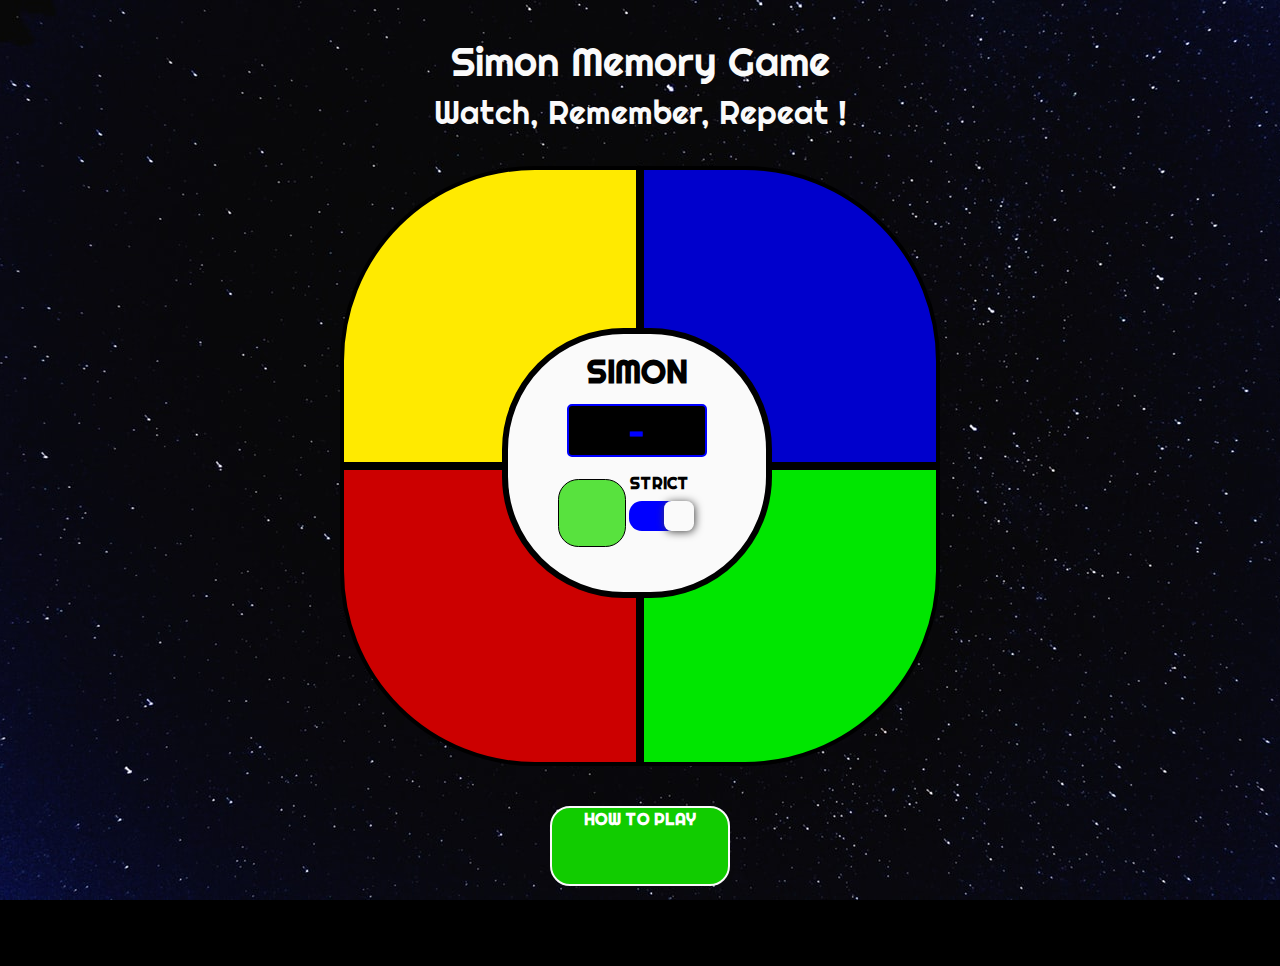
==== commit 5c39beff: "Tidy html file" ====
--- a/index.html
+++ b/index.html
@@ -2,12 +2,11 @@
 <html lang="en">
 
 <head>
-  <!--- Meta Data -->
+
   <meta charset="UTF-8">
   <meta name="viewport" content="width=device-width, initial-scale=1, shrink-to-fit=no">
   <meta http-equiv="X-UA-Compatible" content="ie=edge">
   <meta name="description" content="Simon Game">
-
 
   <!--- Title -->
   <title>Simon</title>
@@ -28,7 +27,6 @@
     <h1>Simon Memory Game</h1>
     <h2>Watch, Remember, Repeat !</h2>
   </header>
-
 
   <!--- Game Board -->
   <div class="container-fluid board-container">
@@ -70,8 +68,6 @@
   <footer class="footer">
     <p>Created as a Milestone 2 Project for the Code Institute Full Stack Developer Course</p>
   </footer>
-
-
 
   <!--- Game Information Modal -->
   <div class="modal fade" id="infoModal" tabindex="-1" role="dialog" aria-labelledby="infoModal" aria-hidden="true">
@@ -188,7 +184,6 @@
   <script src="https://stackpath.bootstrapcdn.com/bootstrap/4.3.1/js/bootstrap.min.js" integrity="sha384-JjSmVgyd0p3pXB1rRibZUAYoIIy6OrQ6VrjIEaFf/nJGzIxFDsf4x0xIM+B07jRM" crossorigin="anonymous"></script>
   <script src="assets/js/index.js"></script>
 
-
 </body>
 
 </html>
--- a/assets/css/style.css
+++ b/assets/css/style.css
@@ -38,7 +38,6 @@
 
 
 .board-container {
-    
     display: flex;
     padding: 0;
     margin: auto;
@@ -67,7 +66,7 @@
 }
 
 
-/*------------- Colours */
+/*------------- Block Colours */
 
 .block {
     position: relative;
@@ -83,31 +82,26 @@
 .yellow-block {
     background-color: #ffea00;
     border-top-left-radius: 65%;
-   
 }
 
 .blue-block {
     background-color: #0000cc;
     border-top-right-radius: 65%;
-   
 }
 
 .red-block {
     background-color: #cc0000;
     border-bottom-left-radius: 65%;
-    
 }
 
 .green-block {
     background-color: #00e600;
     border-bottom-right-radius: 65%;
-   
 }
 
 .bright-yellow {
     background-image: none;
     background-color: #fff099;
-    
 }
 
 .bright-blue {
@@ -146,7 +140,6 @@
     border: solid 6px #000;
     border-radius: 45%;
     line-height: 55px;
-    
 }
 
 .game-label {
@@ -201,7 +194,6 @@
     padding-top: 10px;
     -webkit-transition: -webkit-transform .2s;
     transition: -webkit-transform .2s;
-   
 }
 
 .strict-switch {
@@ -220,8 +212,7 @@
     cursor: pointer;
     border: none;
     outline: none;
-    border-radius: 25vw;
-   
+    border-radius: 1vw;
 }
 
 input:checked[type="checkbox"] {
@@ -233,8 +224,8 @@
     position: absolute;
     height: 30px;
     width: 30px;
-    border-radius: 50%;
-    background-color: #fff;
+    border-radius: 25%;
+    background-color: #fafafa;
     -webkit-box-shadow: 1px 1px 8px #444;
     -o-box-shadow: 1px 1px 8px #444;
     box-shadow: 1px 1px 8px #444;
@@ -297,7 +288,8 @@
     -o-transition: transform .2s;
 }
 
-.modal-header, .modal-footer {
+.modal-header,
+.modal-footer {
     background-color: blue;
     font-weight: bold;
 }
@@ -378,7 +370,6 @@
         height: 6.1vw;
         width: 11.3vw;
         border-radius: 25vw;
-        
     }
     input[type="checkbox"]:before {
         height: 6.1vw;
@@ -394,7 +385,7 @@
         width: 60vw;
         height: 20vh;
     }
-    
+
     .yellow-block {
         border-top-left-radius: 35vw;
     }
@@ -419,7 +410,7 @@
 }
 
 @media screen and (max-width:350px) {
-   
+
     #info-button {
         font-size: 2.5vw;
     }
@@ -436,4 +427,3 @@
         border-bottom-right-radius: 33vw;
     }
 }
-
